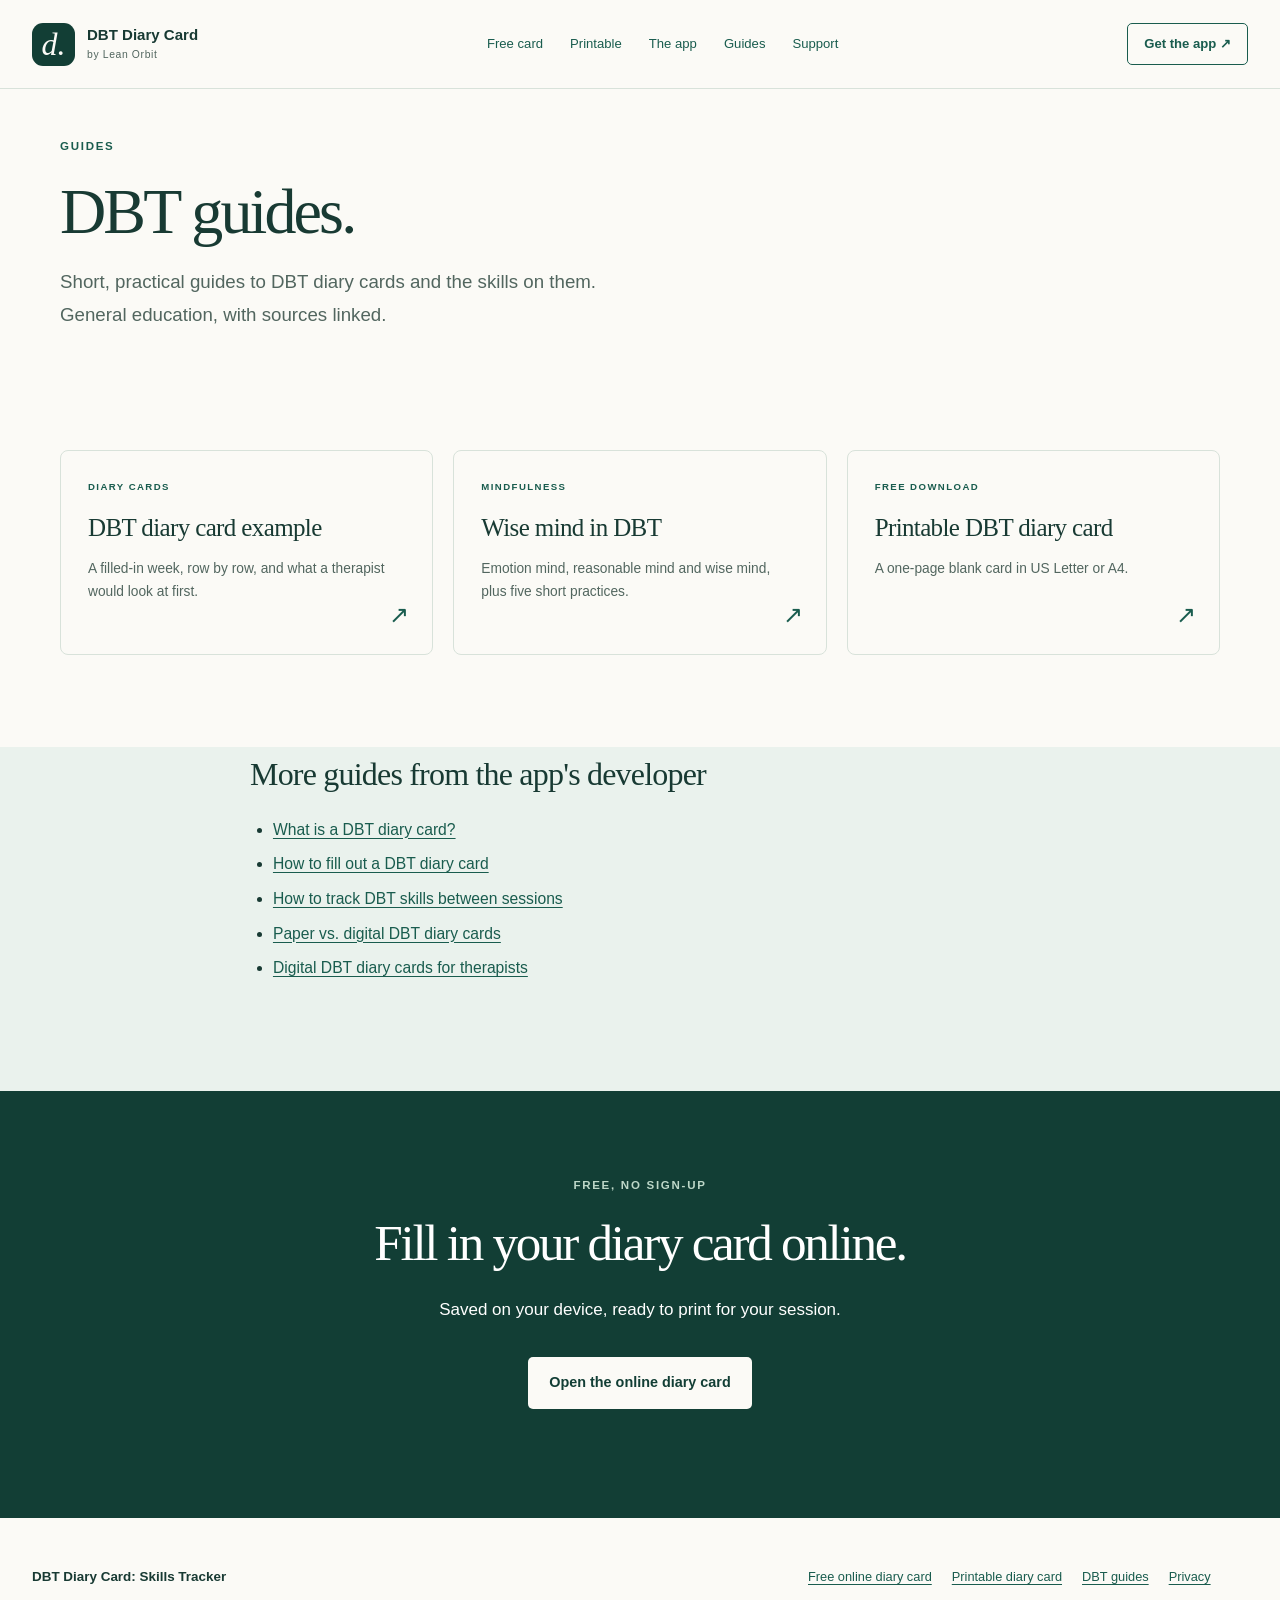
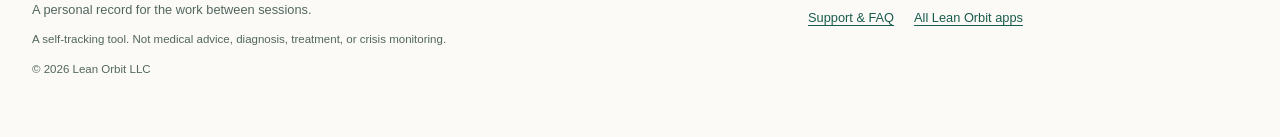
==== blog/index.html @ d944a1f8 "Add DBT guides blog: diary card example and wise mind articles New /blog/ hub plus two articles targ" ====
<!doctype html>
<html lang="en"><head><meta charset="utf-8"><meta name="viewport" content="width=device-width, initial-scale=1">
<title>DBT Guides: Diary Cards and DBT Skills | DBT Diary Card</title>
<meta name="description" content="Short, practical guides to DBT diary cards and DBT skills: a filled-in diary card example, wise mind, and how to track skills between sessions.">
<link rel="canonical" href="https://dbtdiarycard.online/blog/"><meta name="theme-color" content="#153d35">
<meta property="og:type" content="website"><meta property="og:site_name" content="DBT Diary Card: Skills Tracker">
<meta property="og:title" content="DBT Guides: Diary Cards and DBT Skills"><meta property="og:description" content="Practical guides to DBT diary cards and DBT skills.">
<meta property="og:url" content="https://dbtdiarycard.online/blog/">
<meta property="og:image" content="https://dbtdiarycard.online/og-online-dbt-diary-card.png">
<meta name="twitter:card" content="summary_large_image"><meta name="twitter:image" content="https://dbtdiarycard.online/og-online-dbt-diary-card.png">
<link rel="icon" href="/icon.png" type="image/png"><link rel="apple-touch-icon" href="/icon.png"><link rel="stylesheet" href="/site.css">
<script type="application/ld+json">{"@context":"https://schema.org","@graph":[
{"@type":"CollectionPage","@id":"https://dbtdiarycard.online/blog/#page","url":"https://dbtdiarycard.online/blog/","name":"DBT Guides: Diary Cards and DBT Skills","inLanguage":"en","isPartOf":{"@id":"https://dbtdiarycard.online/#website"},"hasPart":[{"@id":"https://dbtdiarycard.online/blog/dbt-diary-card-example/#article"},{"@id":"https://dbtdiarycard.online/blog/wise-mind-dbt/#article"}]},
{"@type":"BreadcrumbList","itemListElement":[{"@type":"ListItem","position":1,"name":"Free online DBT diary card","item":"https://dbtdiarycard.online/"},{"@type":"ListItem","position":2,"name":"DBT guides"}]}
]}</script>
<style>.bl-hero{padding-top:48px;padding-bottom:6px}.bl-hero h1{font-size:clamp(2.4rem,5vw,4rem);margin:.15em 0 .3em}.bl-more{padding-top:10px}</style>
</head><body><a class="skip-link" href="#main">Skip to content</a>
<header class="site-header"><nav class="nav-inner" aria-label="Main navigation">
<a class="brand" href="/"><span class="brand-mark" aria-hidden="true">d.</span><span>DBT Diary Card<span class="brand-sub">by Lean Orbit</span></span></a>
<div class="nav-links"><a href="/">Free card</a><a href="/printable-dbt-diary-card/">Printable</a><a href="https://www.leanorbit.app/dbtdailydiary/">The app</a><a href="/blog/" aria-current="page">Guides</a><a href="https://www.leanorbit.app/dbtdailydiary/support.html">Support</a></div>
<a class="nav-download" href="https://apps.apple.com/app/id6759234731">Get the app <span aria-hidden="true">↗</span></a>
</nav></header>
<main id="main">
<section class="wrap bl-hero">
<p class="eyebrow">Guides</p>
<h1>DBT guides.</h1>
<p class="lead">Short, practical guides to DBT diary cards and the skills on them. General education, with sources linked.</p>
</section>
<section class="section"><div class="wrap"><div class="guide-grid">
<a class="guide-card" href="/blog/dbt-diary-card-example/"><span class="eyebrow">Diary cards</span><h3>DBT diary card example</h3><p>A filled-in week, row by row, and what a therapist would look at first.</p><span class="guide-arrow" aria-hidden="true">↗</span></a>
<a class="guide-card" href="/blog/wise-mind-dbt/"><span class="eyebrow">Mindfulness</span><h3>Wise mind in DBT</h3><p>Emotion mind, reasonable mind and wise mind, plus five short practices.</p><span class="guide-arrow" aria-hidden="true">↗</span></a>
<a class="guide-card" href="/printable-dbt-diary-card/"><span class="eyebrow">Free download</span><h3>Printable DBT diary card</h3><p>A one-page blank card in US Letter or A4.</p><span class="guide-arrow" aria-hidden="true">↗</span></a>
</div></div></section>
<section class="section section-tint bl-more"><div class="wrap narrow prose">
<h2>More guides from the app's developer</h2>
<ul>
<li><a href="https://www.leanorbit.app/dbtdailydiary/blog/what-is-a-dbt-diary-card.html">What is a DBT diary card?</a></li>
<li><a href="https://www.leanorbit.app/dbtdailydiary/blog/how-to-fill-out-a-dbt-diary-card.html">How to fill out a DBT diary card</a></li>
<li><a href="https://www.leanorbit.app/dbtdailydiary/blog/dbt-skills-tracker-between-sessions.html">How to track DBT skills between sessions</a></li>
<li><a href="https://www.leanorbit.app/dbtdailydiary/blog/paper-vs-digital-dbt-diary-cards.html">Paper vs. digital DBT diary cards</a></li>
<li><a href="https://www.leanorbit.app/dbtdailydiary/blog/digital-dbt-diary-card-for-therapists.html">Digital DBT diary cards for therapists</a></li>
</ul>
</div></section>
<section class="final-cta"><p class="eyebrow">Free, no sign-up</p><h2>Fill in your diary card online.</h2><p>Saved on your device, ready to print for your session.</p><a class="button" href="/">Open the online diary card</a></section>
</main>
<footer class="site-footer"><div><a class="footer-brand" href="https://www.leanorbit.app/dbtdailydiary/index.html">DBT Diary Card: Skills Tracker</a><p>A personal record for the work between sessions.</p><p class="fine">A self-tracking tool. Not medical advice, diagnosis, treatment, or crisis monitoring.</p><p class="fine">© 2026 Lean Orbit LLC</p></div><nav aria-label="Footer navigation"><a href="/">Free online diary card</a><a href="/printable-dbt-diary-card/">Printable diary card</a><a href="/blog/">DBT guides</a><a href="https://www.leanorbit.app/dbtdailydiary/privacy.html">Privacy</a><a href="https://www.leanorbit.app/dbtdailydiary/support.html">Support &amp; FAQ</a><a href="https://www.leanorbit.app/products.html">All Lean Orbit apps</a></nav></footer>
</body></html>
---- site.css ----
:root{--ink:#183a33;--muted:#52665f;--green:#195c4e;--green-dark:#123e35;--mint:#eaf2ed;--paper:#fbfaf6;--line:#d8e2da;--white:#fff;--serif:Georgia,"Times New Roman",serif;--sans:-apple-system,BlinkMacSystemFont,"Segoe UI",sans-serif}
*{box-sizing:border-box}html{scroll-behavior:smooth;scroll-padding-top:110px}body{margin:0;background:var(--paper);color:var(--ink);font:17px/1.7 var(--sans);-webkit-font-smoothing:antialiased}a{color:var(--green);text-underline-offset:.2em}a:hover{text-decoration-thickness:2px}a:focus-visible,summary:focus-visible{outline:3px solid #a06225;outline-offset:5px;border-radius:3px}img{max-width:100%;height:auto;display:block}h1,h2,h3{line-height:1.12}h1,h2{font-family:var(--serif);font-weight:400;letter-spacing:-.045em}h1{font-size:clamp(3rem,5.8vw,5.7rem);margin:.25em 0 .35em}h1 em,h2 em{font-weight:400;color:var(--green)}h2{font-size:clamp(2rem,3.8vw,3.3rem);margin:0 0 24px}h3{font-size:1.25rem;font-weight:650;letter-spacing:-.025em;margin:0 0 14px}p{margin:0 0 20px}ul,ol{padding-left:1.35em}li+li{margin-top:8px}.wrap{width:min(1160px,calc(100% - 64px));margin-inline:auto}.narrow{max-width:780px}.section{padding-block:92px}.section-tint{background:var(--mint)}.section-heading{max-width:680px;margin-bottom:42px}.eyebrow{font-size:.72rem;letter-spacing:.15em;text-transform:uppercase;font-weight:700;color:var(--green);margin-bottom:19px}.lead{font-size:1.17rem;line-height:1.75;color:var(--muted);max-width:540px}.fine{font-size:.83rem;line-height:1.7;color:var(--muted)}.skip-link{position:fixed;top:8px;left:16px;z-index:1000;background:var(--white);padding:10px;transform:translateY(-180%)}.skip-link:focus{transform:translateY(0)}
.site-header{background:rgba(251,250,246,.97);border-bottom:1px solid var(--line);position:sticky;top:0;z-index:20}.nav-inner{width:min(1280px,calc(100% - 64px));margin:auto;min-height:88px;display:flex;gap:26px;align-items:center;justify-content:space-between}.brand{display:flex;gap:12px;align-items:center;text-decoration:none;font-size:.94rem;font-weight:650;line-height:1.2;color:var(--ink)}.brand-mark{display:grid;place-items:center;width:43px;height:43px;background:var(--green-dark);color:var(--paper);font:italic 32px var(--serif);border-radius:11px}.brand-sub{display:block;font-size:.65rem;font-weight:400;letter-spacing:.06em;margin-top:5px;color:var(--muted)}.nav-links{display:flex;gap:27px}.nav-links a,.nav-download{font-size:.82rem;text-decoration:none}.nav-download{padding:9px 16px;border:1px solid var(--green);border-radius:5px;font-weight:650;white-space:nowrap}.nav-download:hover{background:var(--mint)}
.hero{display:grid;grid-template-columns:1.2fr 1fr;align-items:center;gap:80px;padding-top:65px;padding-bottom:75px}.hero-copy{padding-bottom:10px}.actions{display:flex;gap:24px;flex-wrap:wrap;align-items:center;margin:30px 0 18px}.button{display:inline-flex;gap:14px;justify-content:center;align-items:center;background:var(--green);color:#fff;font-size:.9rem;font-weight:650;padding:15px 21px;text-decoration:none;border-radius:5px;min-height:52px;line-height:1.35}.button:hover{background:var(--green-dark)}.text-link{font-size:.88rem;font-weight:650;text-decoration:none}.trust-list{display:flex;flex-wrap:wrap;gap:8px 20px;list-style:none;padding:22px 0 0;border-top:1px solid var(--line);font-size:.73rem;color:var(--muted);margin-top:28px}.trust-list li+li{margin:0}.trust-list li::before{content:"✓";color:var(--green);margin-right:7px}.hero-visual{position:relative;display:flex;align-items:center;flex-direction:column;justify-content:center;padding:30px 30px 18px;background:#e6eee7;border-radius:180px 180px 20px 20px}.visual-label{font-size:.62rem;text-transform:uppercase;letter-spacing:.12em;margin:0 0 18px;color:var(--muted)}.screen{margin:0 auto;text-align:center;max-width:284px;width:100%}.screen img{border:1px solid #d6dfd8;border-radius:25px;background:#faf8f5;box-shadow:0 18px 42px -18px #17392e40;width:100%}.screen figcaption{font-size:.68rem;color:var(--muted);line-height:1.55;margin-top:17px;max-width:310px}.intro-strip{border-block:1px solid var(--line);padding-block:36px}.intro-inner{display:grid;grid-template-columns:.65fr 1.3fr 1.4fr;gap:40px;align-items:center}.intro-inner p{margin:0}.intro-inner>.eyebrow{font-size:.65rem}.intro-inner>p:nth-child(2){font:27px/1.35 var(--serif);letter-spacing:-.025em}.intro-inner>p:last-child{font-size:.84rem;color:var(--muted)}.intro-inner strong{font-weight:400}.feature-grid{display:grid;grid-template-columns:repeat(4,1fr);gap:32px;margin-bottom:54px}.feature-grid article{border-top:1px solid var(--line);padding-top:21px}.feature-grid h3{font-size:1.05rem;margin-top:17px}.number{font:italic 24px var(--serif);color:var(--green)}.feature-grid p{font-size:.88rem;color:var(--muted)}.feature-grid a{font-size:.76rem;font-weight:600}.screenshot-grid{display:grid;grid-template-columns:repeat(3,1fr);gap:32px;padding:36px;background:#f0f1e9;border-radius:15px}.screenshot-grid .screen{max-width:245px}.screenshot-grid img{border-radius:21px}.screenshot-grid figcaption{font-size:.8rem;color:var(--ink)}.split{display:grid;grid-template-columns:1.1fr 1fr;gap:100px;align-items:center}.split>div>p{color:var(--muted)}.split .screen{max-width:288px}.steps{font-size:.92rem;padding-left:1.25em;margin:28px 0}.steps li{padding-left:5px;margin-bottom:13px}.privacy-note{padding:45px;background:var(--mint);border-top:3px solid var(--green);border-radius:0 0 10px 10px}.privacy-note p{font-size:1rem}.privacy-note a{font-size:.87rem}.large-mark{display:block;font:70px/1 var(--serif);margin-bottom:38px;color:var(--green)}.price-grid{display:grid;grid-template-columns:1fr 1fr;gap:25px;margin-bottom:28px}.price-card{padding:34px;border:1px solid var(--line);border-radius:10px;background:#fff}.price-card:first-child{background:var(--green-dark);color:#fff;border-color:var(--green-dark)}.price-card:first-child .eyebrow{color:#bdd7c8}.price-card:first-child .button{color:var(--green-dark);background:var(--paper)}.price-card h3{font:32px var(--serif)}.price-card>p:not(.price):not(.eyebrow){font-size:.92rem;max-width:410px}.price{font:48px/1.2 var(--serif);margin-bottom:20px}.price span{font:16px var(--sans);opacity:.85}.guide-grid{display:grid;grid-template-columns:repeat(3,1fr);gap:20px}.guide-card{position:relative;display:block;padding:28px 27px 50px;background:var(--paper);border:1px solid var(--line);border-radius:8px;text-decoration:none;color:var(--ink);transition:background .15s}.guide-card:hover{background:#fff}.guide-card .eyebrow{display:block;font-size:.6rem}.guide-card h3{font:25px/1.15 var(--serif);letter-spacing:-.025em}.guide-card p{font-size:.86rem;color:var(--muted);margin:0}.guide-arrow{position:absolute;bottom:18px;right:23px;font-size:24px;color:var(--green)}
.faq-list{border-top:1px solid var(--line);margin:24px 0}.faq-list details{border-bottom:1px solid var(--line);padding:0}.faq-list summary{padding:23px 35px 23px 0;cursor:pointer;font-size:.96rem;font-weight:600;position:relative;list-style:none;line-height:1.5}.faq-list summary::-webkit-details-marker{display:none}.faq-list summary::after{content:"+";position:absolute;right:2px;top:19px;font-size:25px;font-weight:400;color:var(--green)}.faq-list details[open]>summary::after{content:"−"}.answer{padding:0 30px 20px 0;font-size:.94rem;color:var(--muted)}.answer p:last-child{margin-bottom:0}.final-cta{padding:85px 32px;text-align:center;background:var(--green-dark);color:#fff}.final-cta .eyebrow{color:#bdd7c8}.final-cta h2{font-size:clamp(2.5rem,4vw,4rem)}.final-cta>p{max-width:650px;margin-inline:auto}.final-cta .button{background:var(--paper);color:var(--green-dark);margin:12px 0 24px}.final-cta .fine{color:#c5d8cc}.site-footer{max-width:1280px;margin:auto;padding:48px 32px;display:flex;justify-content:space-between;gap:40px;font-size:.84rem}.footer-brand{font-weight:650;text-decoration:none;color:var(--ink)}.site-footer p{font-size:.8rem;color:var(--muted);margin:10px 0}.site-footer .fine{max-width:420px;font-size:.72rem}.site-footer nav{display:flex;gap:20px;flex-wrap:wrap;align-content:flex-start;max-width:440px}.site-footer nav a{font-size:.8rem}.breadcrumb{padding-top:28px;font-size:.77rem;color:var(--muted)}.breadcrumb span{margin:0 8px}.feature-hero{padding-top:36px}.feature-hero h1{font-size:clamp(3rem,5.4vw,5rem)}.article-split{align-items:start}.prose h2{font-size:2rem;letter-spacing:-.025em;margin-top:38px}.prose h2:first-child{margin-top:0}.prose p,.prose li{font-size:.98rem}.prose .module-list{display:grid;grid-template-columns:1fr 1fr;gap:14px;font-size:.9rem}.module-list p{border-bottom:1px solid var(--line);padding-bottom:18px}.related-links{display:flex;flex-wrap:wrap;gap:12px 25px;margin:28px 0}.related-links a{font-size:.9rem}.page-heading{padding-top:65px}.page-heading h1{font-size:clamp(3rem,5vw,4rem)}.contact-panel{background:var(--mint);padding:28px;border-radius:8px;margin:32px 0}.contact-panel h2{font-size:1.7rem;letter-spacing:-.025em;margin-bottom:14px}.contact-panel p{margin:0;font-size:.94rem}.jump-links{display:flex;flex-wrap:wrap;gap:15px 25px;font-size:.85rem}.callout{background:var(--mint);border-left:3px solid var(--green);padding:24px 28px;margin:28px 0;border-radius:0 8px 8px 0}.callout h2{font-size:1.8rem;letter-spacing:-.02em;margin-bottom:16px}.callout p:last-child{margin:0}.callout strong{display:block;margin-bottom:6px}.article{padding-top:48px;padding-bottom:70px}.article h1{font-size:clamp(2.4rem,4.6vw,3.9rem);line-height:1.12;margin:0 0 24px}.article h2{font-size:1.9rem;letter-spacing:-.025em;margin:44px 0 18px}.article h3{margin:28px 0 14px}.article .byline{font-size:.76rem;color:var(--muted);padding-bottom:26px;border-bottom:1px solid var(--line);margin:24px 0 30px}.article .dek{font-size:1.15rem;color:var(--muted)}.article .kicker{font-size:.72rem;text-transform:uppercase;letter-spacing:.15em;color:var(--green);font-weight:700;margin-bottom:17px}.article-figure{float:right;width:210px;max-width:38%;margin:7px 0 30px 35px}.article-figure img{border-radius:18px;border:1px solid var(--line)}.article-figure figcaption{font-size:.72rem;line-height:1.6;color:var(--muted);margin-top:14px}.article .related{clear:both;margin-top:45px;padding:26px;background:var(--mint);border-radius:8px}.article .related h2{margin:0 0 15px;font-size:1.65rem}.article .references{font-size:.82rem;overflow-wrap:anywhere}.article .disclaimer{font-size:.84rem;background:#f4eee1;padding:22px;border-radius:8px;clear:both}.article .steps{font-size:1rem}.article-cta{clear:both;background:var(--green-dark);color:#fff;padding:32px;margin-top:40px;border-radius:10px}.article .article-cta h2{margin:0 0 16px;font-size:2rem}.article-cta a:not(.button){color:#d3e8db;font-size:.85rem}.article-cta .button{background:var(--paper);color:var(--green-dark);margin-bottom:20px}.article-cta p:last-child{margin-bottom:0}
@media(min-width:1500px){.hero{padding-top:85px;padding-bottom:90px}}@media(max-width:1000px){.hero{gap:45px}.nav-links{gap:18px}.split{gap:55px}.feature-grid{grid-template-columns:1fr 1fr}.intro-inner{grid-template-columns:1fr 2fr}.intro-inner>p:last-child{grid-column:1/-1;max-width:640px}.hero-visual{padding:25px 20px 18px}.guide-grid{grid-template-columns:1fr 1fr}.site-footer{flex-direction:column;gap:22px}}
@media(max-width:700px){html{scroll-padding-top:125px}.wrap{width:calc(100% - 40px)}.nav-inner{width:calc(100% - 40px);flex-wrap:wrap;gap:10px;padding:14px 0 12px}.brand{font-size:.83rem}.brand-mark{width:35px;height:35px;font-size:26px}.nav-download{font-size:.72rem;padding:8px 11px}.nav-links{order:3;width:100%;justify-content:space-between;gap:8px;margin-top:4px}.nav-links a{font-size:.74rem}.hero{grid-template-columns:1fr;gap:35px;padding-top:38px;padding-bottom:45px}.hero h1{font-size:clamp(3.1rem,12.5vw,4.8rem)}.hero .lead{font-size:1.04rem}.actions{gap:20px;margin-top:25px}.hero-visual{max-width:390px;width:100%;margin:auto;padding-top:24px}.hero-visual .screen{max-width:235px}.trust-list{gap:7px 17px}.hero-copy{padding:0}.intro-inner{display:block}.intro-inner .eyebrow{margin-bottom:15px}.intro-inner>p:nth-child(2){margin-bottom:19px}.section{padding-block:58px}.section-heading{margin-bottom:30px}.feature-grid{gap:24px 22px}.feature-grid article{padding-top:16px}.feature-grid h3{font-size:.97rem}.feature-grid p{font-size:.83rem}.feature-grid a{font-size:.72rem}.screenshot-grid{grid-template-columns:1fr;gap:32px;padding:28px 20px}.screenshot-grid .screen{max-width:260px}.split{grid-template-columns:1fr;gap:36px}.split .screen{max-width:265px}.privacy-note{padding:30px}.large-mark{margin-bottom:22px}.price-grid{grid-template-columns:1fr;gap:18px}.price-card{padding:28px}.guide-grid{grid-template-columns:1fr}.guide-card{padding:25px 25px 47px}.section-heading h2{font-size:2.4rem}.final-cta{padding:60px 22px}.site-footer{padding:32px 20px}.site-footer nav{gap:16px 22px}.page-heading{padding-top:40px}.article{padding-top:32px;padding-bottom:50px}.article h1{font-size:2.65rem}.article h2{font-size:1.75rem}.article-figure{float:none;max-width:none;width:235px;margin:28px auto 35px}.article .byline{font-size:.72rem}.contact-panel{padding:22px}.contact-panel a{overflow-wrap:anywhere}.answer{padding-right:10px}.prose .module-list{grid-template-columns:1fr}.article .callout{padding:20px}.article-cta{padding:25px}.feature-hero{padding-top:24px}}
@media(prefers-reduced-motion:reduce){html{scroll-behavior:auto}*{transition:none!important}}@media print{.site-header,.site-footer,.final-cta,.actions,.button,.article-cta{display:none}body{background:#fff;color:#000;font-size:12pt}.wrap{width:100%}.article-figure{max-width:160px}.article{padding:0}a{color:inherit}.screen img{box-shadow:none}}

/* Actual exported sample report */
.sample-report-wrap{padding-top:64px}.sample-report{display:grid;grid-template-columns:1fr 1.25fr;gap:52px;align-items:center;border:1px solid var(--line);background:#fff;padding:34px;border-radius:12px;clear:both;scroll-margin-top:110px}.sample-report h3{font:34px/1.15 var(--serif);letter-spacing:-.025em}.sample-report-copy>p:not(.eyebrow):not(.fine){font-size:.94rem;color:var(--muted)}.sample-actions{display:flex;align-items:center;flex-wrap:wrap;gap:17px 22px;margin-top:24px}.sample-report-preview{margin:0;min-width:0}.sample-report-preview>a{display:block;border:1px solid var(--line);border-radius:5px;overflow:hidden}.sample-report-preview img{width:100%;height:auto}.sample-report-preview figcaption{font-size:.72rem;line-height:1.6;color:var(--muted);margin-top:13px}.sample-report--article{display:block;margin:34px 0 40px;padding:26px}.article .sample-report--article h2{margin:0 0 18px;font-size:2rem}.sample-report--article .sample-report-preview{margin-top:28px}.sample-report--article .eyebrow{margin-bottom:13px}.article .sample-report--article p:last-child{margin-bottom:0}@media(max-width:900px){.sample-report{grid-template-columns:1fr;gap:28px}}@media(max-width:700px){.sample-report-wrap{padding-top:38px}.sample-report{padding:23px;scroll-margin-top:125px}.sample-report h3{font-size:29px}.sample-actions{gap:17px}.sample-report--article{padding:20px}.article .sample-report--article h2{font-size:1.75rem}}
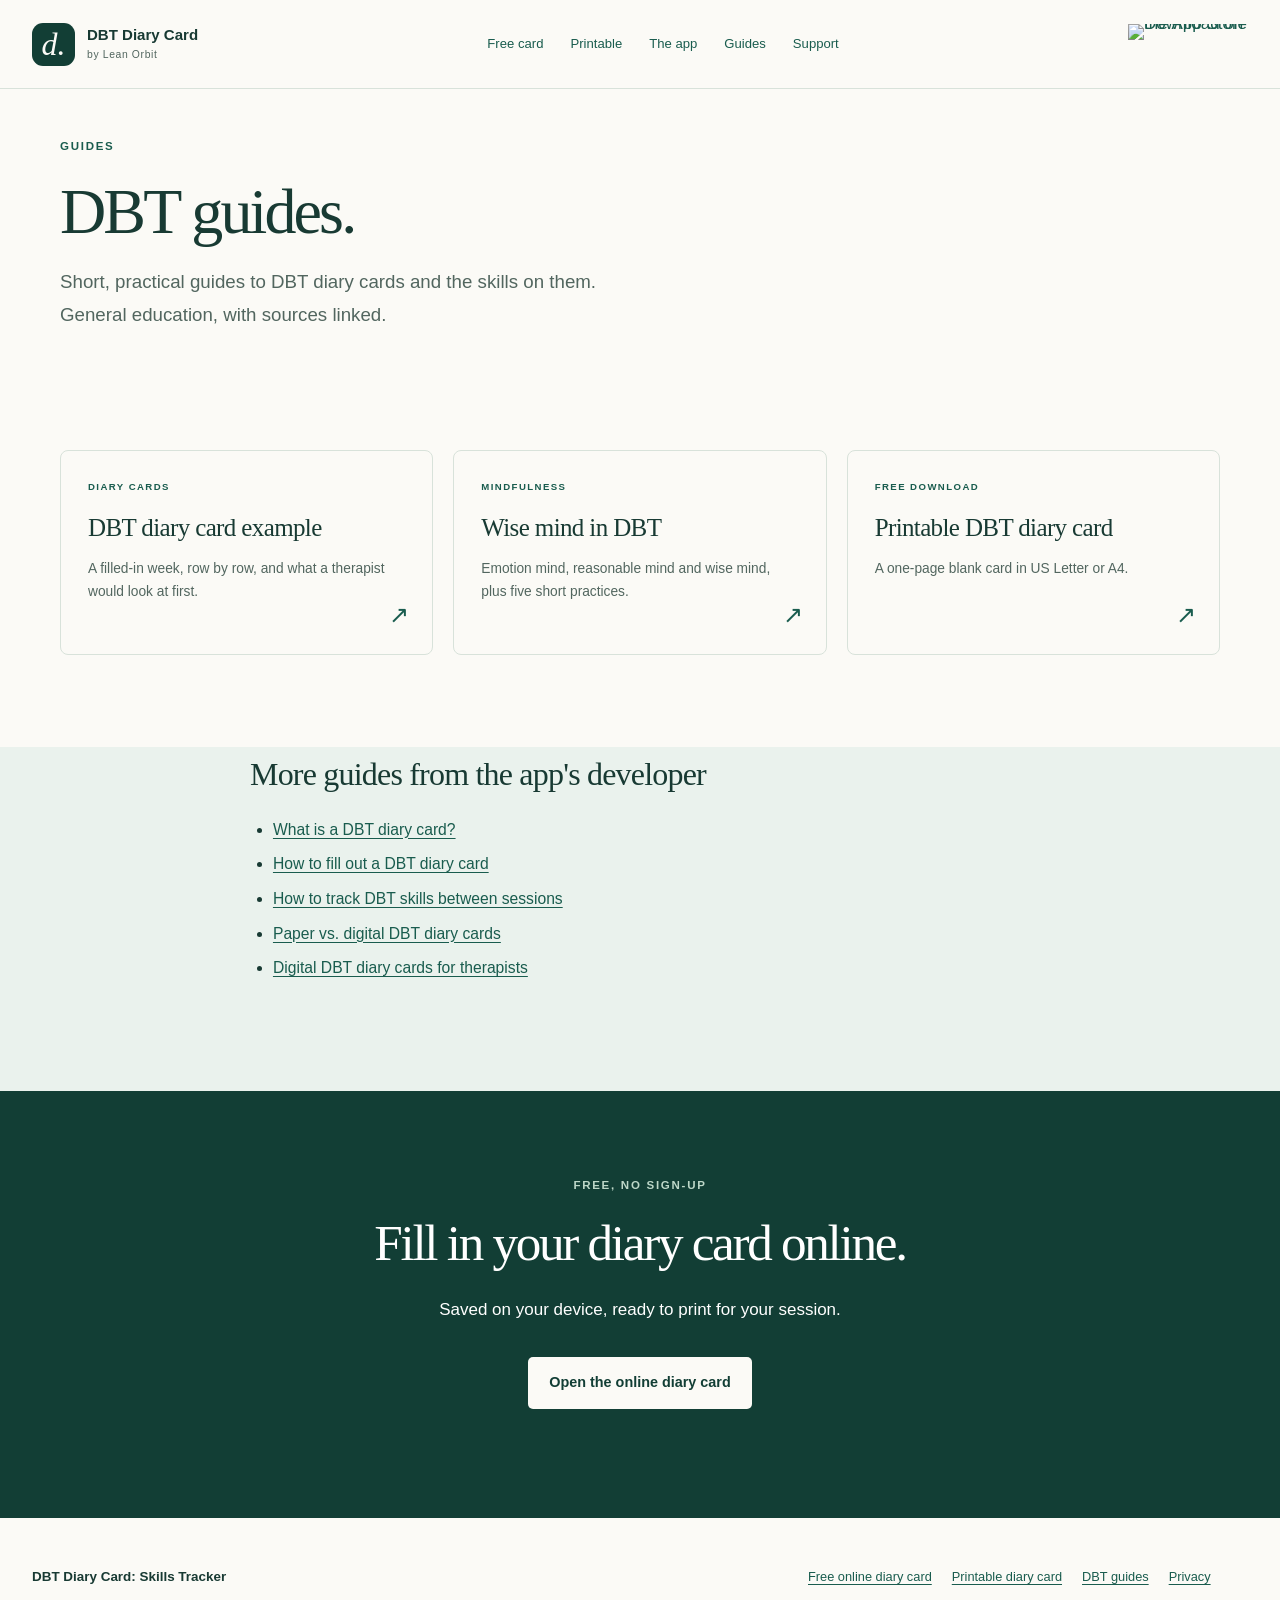
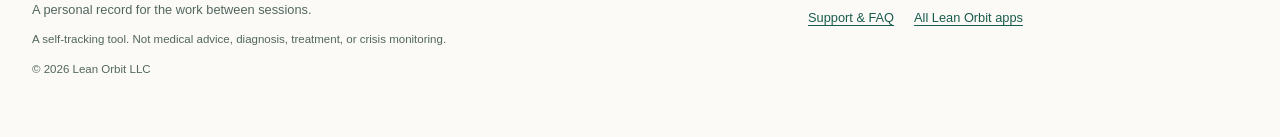
==== commit de649a6d: "Replace App Store buttons with Apple's App Store badge (badge file pending) Header Get the app butto" ====
--- a/blog/index.html
+++ b/blog/index.html
@@ -18,7 +18,7 @@
 <header class="site-header"><nav class="nav-inner" aria-label="Main navigation">
 <a class="brand" href="/"><span class="brand-mark" aria-hidden="true">d.</span><span>DBT Diary Card<span class="brand-sub">by Lean Orbit</span></span></a>
 <div class="nav-links"><a href="/">Free card</a><a href="/printable-dbt-diary-card/">Printable</a><a href="https://www.leanorbit.app/dbtdailydiary/">The app</a><a href="/blog/" aria-current="page">Guides</a><a href="https://www.leanorbit.app/dbtdailydiary/support.html">Support</a></div>
-<a class="nav-download" href="https://apps.apple.com/app/id6759234731">Get the app <span aria-hidden="true">↗</span></a>
+<a class="nav-badge" href="https://apps.apple.com/app/id6759234731"><img src="/app-store-badge.svg" width="120" height="40" alt="Download on the App Store"></a>
 </nav></header>
 <main id="main">
 <section class="wrap bl-hero">
--- a/site.css
+++ b/site.css
@@ -9,3 +9,4 @@
 
 /* Actual exported sample report */
 .sample-report-wrap{padding-top:64px}.sample-report{display:grid;grid-template-columns:1fr 1.25fr;gap:52px;align-items:center;border:1px solid var(--line);background:#fff;padding:34px;border-radius:12px;clear:both;scroll-margin-top:110px}.sample-report h3{font:34px/1.15 var(--serif);letter-spacing:-.025em}.sample-report-copy>p:not(.eyebrow):not(.fine){font-size:.94rem;color:var(--muted)}.sample-actions{display:flex;align-items:center;flex-wrap:wrap;gap:17px 22px;margin-top:24px}.sample-report-preview{margin:0;min-width:0}.sample-report-preview>a{display:block;border:1px solid var(--line);border-radius:5px;overflow:hidden}.sample-report-preview img{width:100%;height:auto}.sample-report-preview figcaption{font-size:.72rem;line-height:1.6;color:var(--muted);margin-top:13px}.sample-report--article{display:block;margin:34px 0 40px;padding:26px}.article .sample-report--article h2{margin:0 0 18px;font-size:2rem}.sample-report--article .sample-report-preview{margin-top:28px}.sample-report--article .eyebrow{margin-bottom:13px}.article .sample-report--article p:last-child{margin-bottom:0}@media(max-width:900px){.sample-report{grid-template-columns:1fr;gap:28px}}@media(max-width:700px){.sample-report-wrap{padding-top:38px}.sample-report{padding:23px;scroll-margin-top:125px}.sample-report h3{font-size:29px}.sample-actions{gap:17px}.sample-report--article{padding:20px}.article .sample-report--article h2{font-size:1.75rem}}
+.nav-badge,.app-store-badge{display:inline-block;line-height:0;text-decoration:none;flex-shrink:0}.nav-badge img{height:40px;width:auto}.app-store-badge img{height:54px;width:auto}.app-store-badge{margin:8px 0 16px}.dc-app .app-store-badge{margin:0}.final-cta .app-store-badge{margin:12px 0 24px}@media(max-width:700px){.nav-badge img{height:36px}.app-store-badge img{height:48px}}@media print{.nav-badge,.app-store-badge{display:none}}
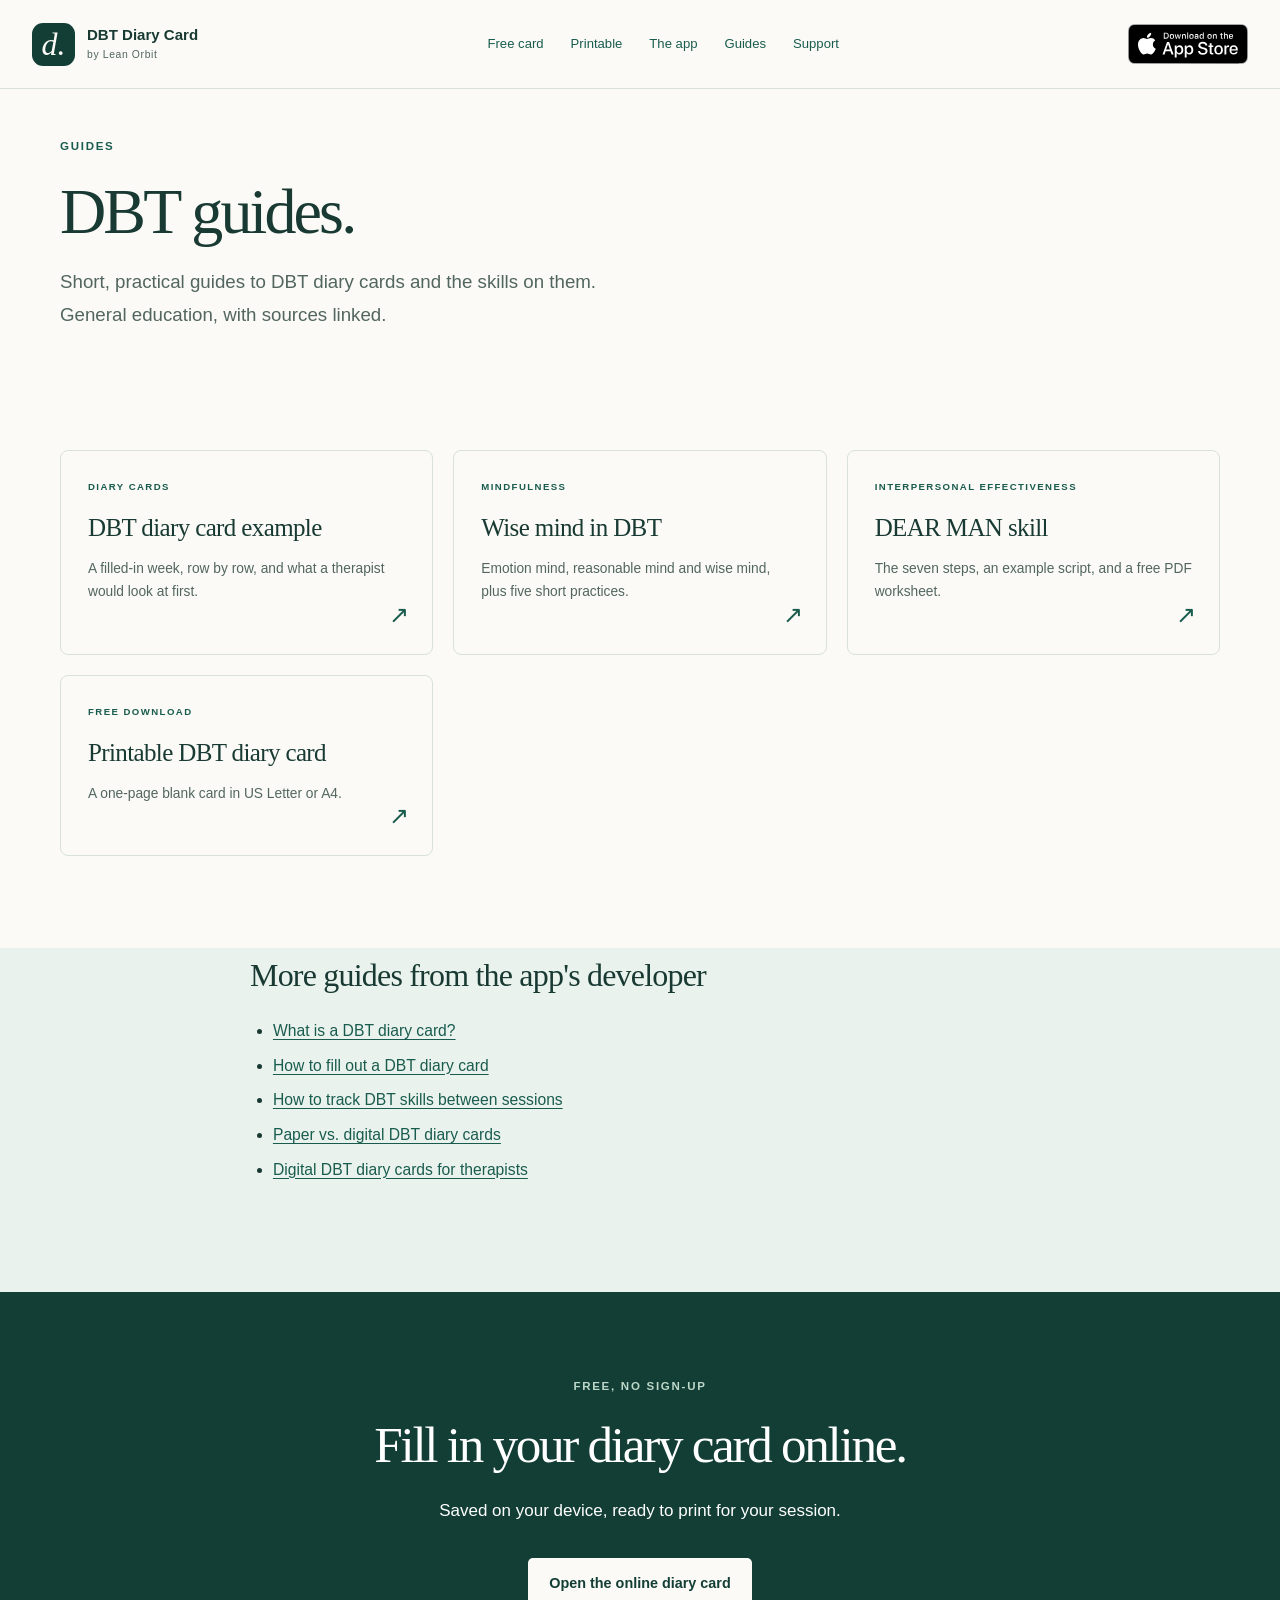
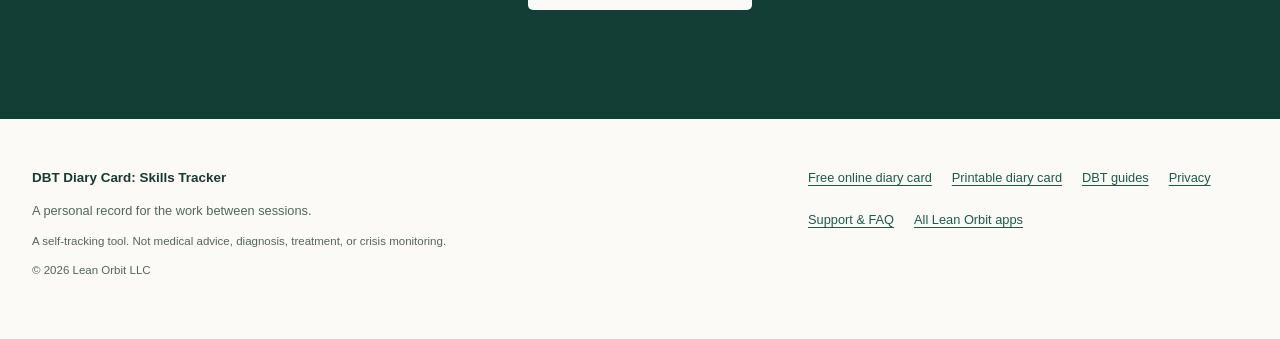
==== commit 090bf27f: "Add DEAR MAN guide with free PDF worksheet New article at /blog/dear-man-dbt/ targeting 'dear man db" ====
--- a/blog/index.html
+++ b/blog/index.html
@@ -1,7 +1,7 @@
 <!doctype html>
 <html lang="en"><head><meta charset="utf-8"><meta name="viewport" content="width=device-width, initial-scale=1">
 <title>DBT Guides: Diary Cards and DBT Skills | DBT Diary Card</title>
-<meta name="description" content="Short, practical guides to DBT diary cards and DBT skills: a filled-in diary card example, wise mind, and how to track skills between sessions.">
+<meta name="description" content="Short, practical guides to DBT diary cards and DBT skills: a filled-in diary card example, wise mind, DEAR MAN with a free worksheet, and how to track skills.">
 <link rel="canonical" href="https://dbtdiarycard.online/blog/"><meta name="theme-color" content="#153d35">
 <meta property="og:type" content="website"><meta property="og:site_name" content="DBT Diary Card: Skills Tracker">
 <meta property="og:title" content="DBT Guides: Diary Cards and DBT Skills"><meta property="og:description" content="Practical guides to DBT diary cards and DBT skills.">
@@ -10,7 +10,7 @@
 <meta name="twitter:card" content="summary_large_image"><meta name="twitter:image" content="https://dbtdiarycard.online/og-online-dbt-diary-card.png">
 <link rel="icon" href="/icon.png" type="image/png"><link rel="apple-touch-icon" href="/icon.png"><link rel="stylesheet" href="/site.css">
 <script type="application/ld+json">{"@context":"https://schema.org","@graph":[
-{"@type":"CollectionPage","@id":"https://dbtdiarycard.online/blog/#page","url":"https://dbtdiarycard.online/blog/","name":"DBT Guides: Diary Cards and DBT Skills","inLanguage":"en","isPartOf":{"@id":"https://dbtdiarycard.online/#website"},"hasPart":[{"@id":"https://dbtdiarycard.online/blog/dbt-diary-card-example/#article"},{"@id":"https://dbtdiarycard.online/blog/wise-mind-dbt/#article"}]},
+{"@type":"CollectionPage","@id":"https://dbtdiarycard.online/blog/#page","url":"https://dbtdiarycard.online/blog/","name":"DBT Guides: Diary Cards and DBT Skills","inLanguage":"en","isPartOf":{"@id":"https://dbtdiarycard.online/#website"},"hasPart":[{"@id":"https://dbtdiarycard.online/blog/dbt-diary-card-example/#article"},{"@id":"https://dbtdiarycard.online/blog/wise-mind-dbt/#article"},{"@id":"https://dbtdiarycard.online/blog/dear-man-dbt/#article"}]},
 {"@type":"BreadcrumbList","itemListElement":[{"@type":"ListItem","position":1,"name":"Free online DBT diary card","item":"https://dbtdiarycard.online/"},{"@type":"ListItem","position":2,"name":"DBT guides"}]}
 ]}</script>
 <style>.bl-hero{padding-top:48px;padding-bottom:6px}.bl-hero h1{font-size:clamp(2.4rem,5vw,4rem);margin:.15em 0 .3em}.bl-more{padding-top:10px}</style>
@@ -29,6 +29,7 @@
 <section class="section"><div class="wrap"><div class="guide-grid">
 <a class="guide-card" href="/blog/dbt-diary-card-example/"><span class="eyebrow">Diary cards</span><h3>DBT diary card example</h3><p>A filled-in week, row by row, and what a therapist would look at first.</p><span class="guide-arrow" aria-hidden="true">↗</span></a>
 <a class="guide-card" href="/blog/wise-mind-dbt/"><span class="eyebrow">Mindfulness</span><h3>Wise mind in DBT</h3><p>Emotion mind, reasonable mind and wise mind, plus five short practices.</p><span class="guide-arrow" aria-hidden="true">↗</span></a>
+<a class="guide-card" href="/blog/dear-man-dbt/"><span class="eyebrow">Interpersonal effectiveness</span><h3>DEAR MAN skill</h3><p>The seven steps, an example script, and a free PDF worksheet.</p><span class="guide-arrow" aria-hidden="true">↗</span></a>
 <a class="guide-card" href="/printable-dbt-diary-card/"><span class="eyebrow">Free download</span><h3>Printable DBT diary card</h3><p>A one-page blank card in US Letter or A4.</p><span class="guide-arrow" aria-hidden="true">↗</span></a>
 </div></div></section>
 <section class="section section-tint bl-more"><div class="wrap narrow prose">
--- a/site.css
+++ b/site.css
@@ -10,3 +10,4 @@
 /* Actual exported sample report */
 .sample-report-wrap{padding-top:64px}.sample-report{display:grid;grid-template-columns:1fr 1.25fr;gap:52px;align-items:center;border:1px solid var(--line);background:#fff;padding:34px;border-radius:12px;clear:both;scroll-margin-top:110px}.sample-report h3{font:34px/1.15 var(--serif);letter-spacing:-.025em}.sample-report-copy>p:not(.eyebrow):not(.fine){font-size:.94rem;color:var(--muted)}.sample-actions{display:flex;align-items:center;flex-wrap:wrap;gap:17px 22px;margin-top:24px}.sample-report-preview{margin:0;min-width:0}.sample-report-preview>a{display:block;border:1px solid var(--line);border-radius:5px;overflow:hidden}.sample-report-preview img{width:100%;height:auto}.sample-report-preview figcaption{font-size:.72rem;line-height:1.6;color:var(--muted);margin-top:13px}.sample-report--article{display:block;margin:34px 0 40px;padding:26px}.article .sample-report--article h2{margin:0 0 18px;font-size:2rem}.sample-report--article .sample-report-preview{margin-top:28px}.sample-report--article .eyebrow{margin-bottom:13px}.article .sample-report--article p:last-child{margin-bottom:0}@media(max-width:900px){.sample-report{grid-template-columns:1fr;gap:28px}}@media(max-width:700px){.sample-report-wrap{padding-top:38px}.sample-report{padding:23px;scroll-margin-top:125px}.sample-report h3{font-size:29px}.sample-actions{gap:17px}.sample-report--article{padding:20px}.article .sample-report--article h2{font-size:1.75rem}}
 .nav-badge,.app-store-badge{display:inline-block;line-height:0;text-decoration:none;flex-shrink:0}.nav-badge img{height:40px;width:auto}.app-store-badge img{height:54px;width:auto}.app-store-badge{margin:8px 0 16px}.dc-app .app-store-badge{margin:0}.final-cta .app-store-badge{margin:12px 0 24px}@media(max-width:700px){.nav-badge img{height:36px}.app-store-badge img{height:48px}}@media print{.nav-badge,.app-store-badge{display:none}}
+.dc-app .app-store-badge img{display:block;width:auto;height:48px;border-radius:0}@media(max-width:700px){.dc-app .app-store-badge img{height:48px}}
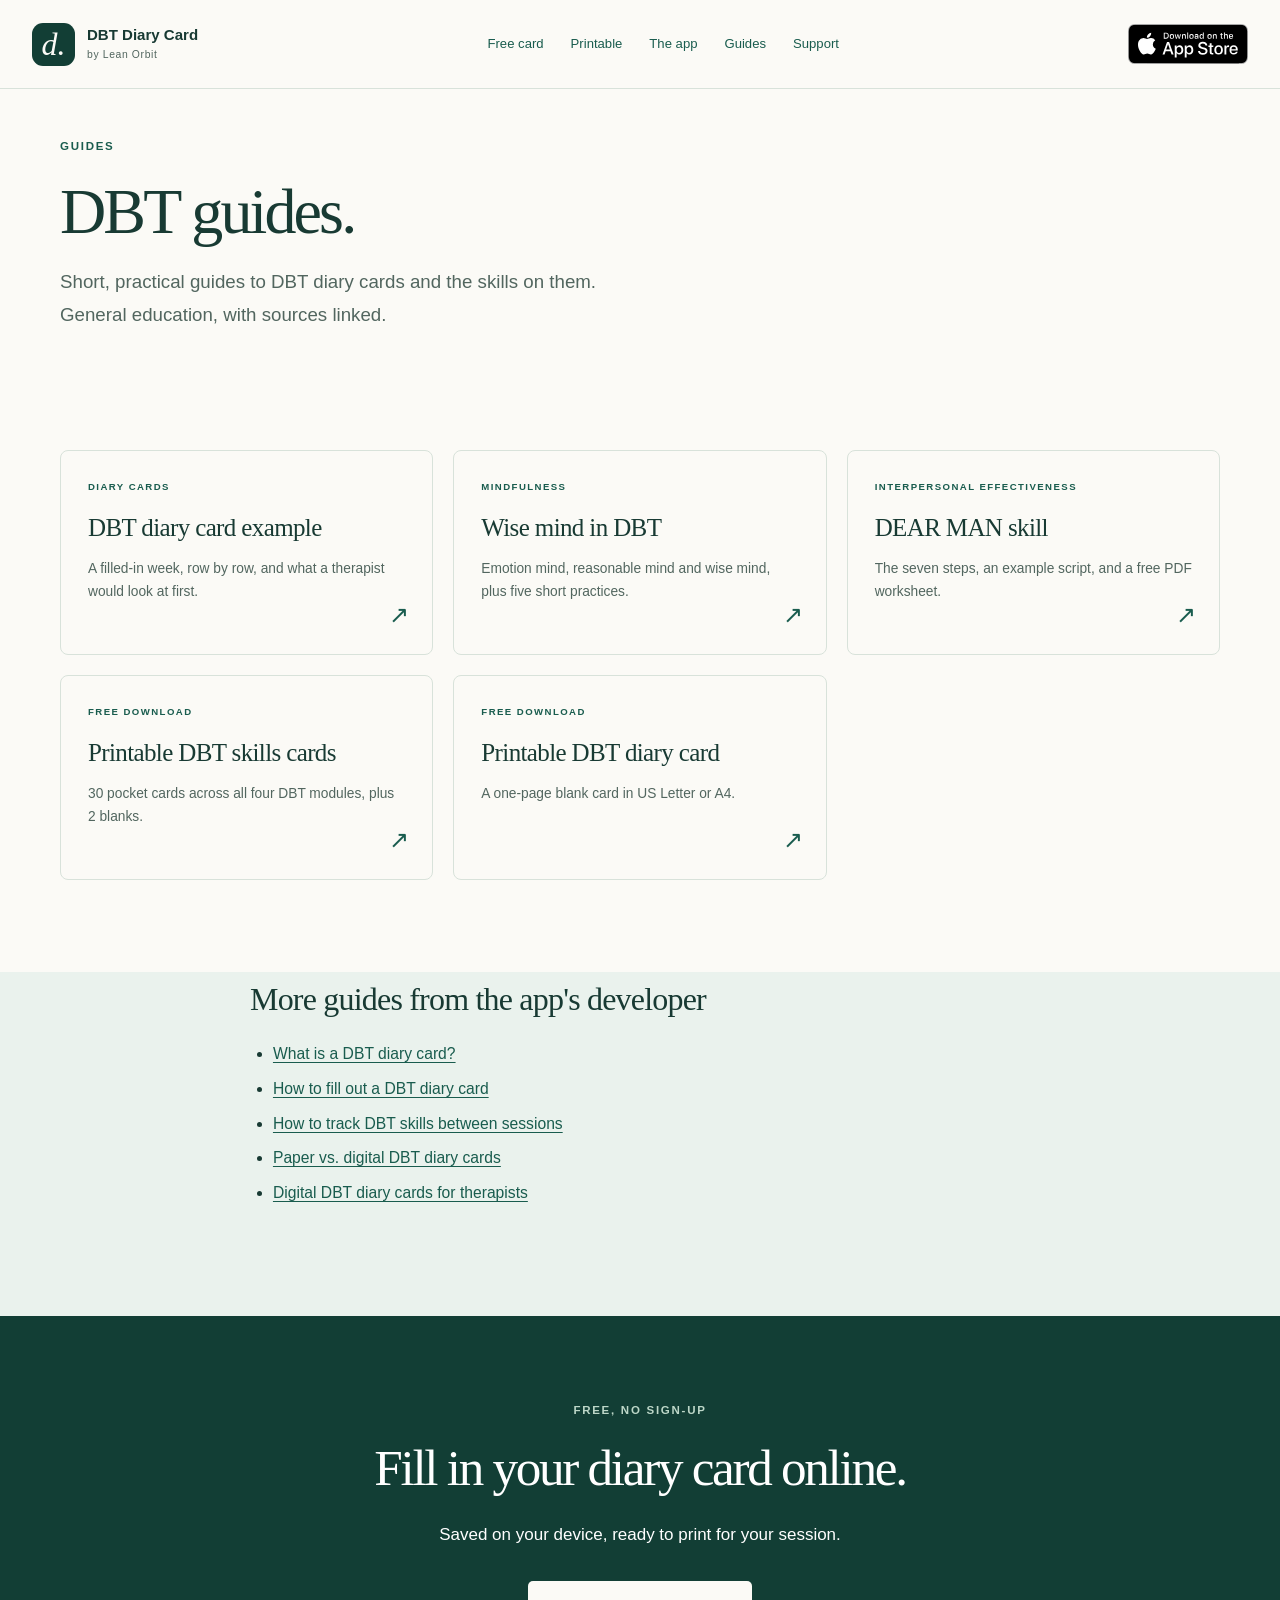
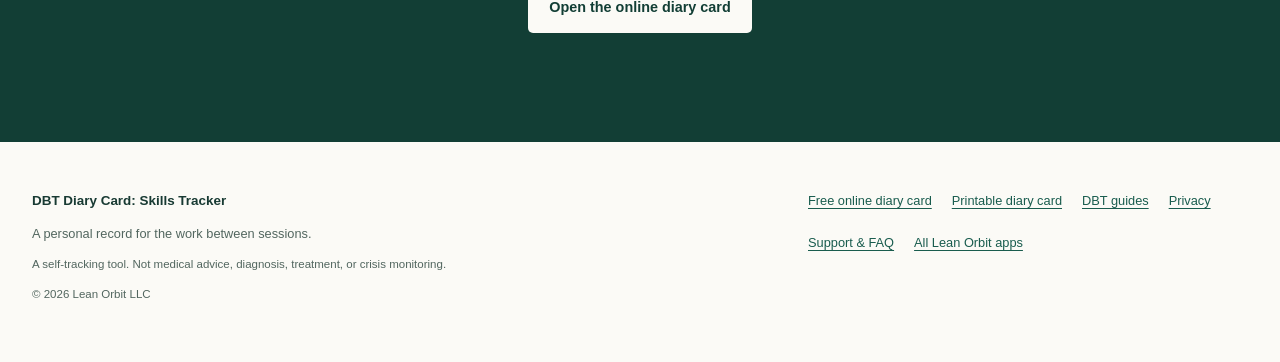
==== commit b742b5e5: "Add free printable DBT skills cards page New article at /blog/dbt-skills-cards/ targeting 'dbt cards" ====
--- a/blog/index.html
+++ b/blog/index.html
@@ -1,7 +1,7 @@
 <!doctype html>
 <html lang="en"><head><meta charset="utf-8"><meta name="viewport" content="width=device-width, initial-scale=1">
 <title>DBT Guides: Diary Cards and DBT Skills | DBT Diary Card</title>
-<meta name="description" content="Short, practical guides to DBT diary cards and DBT skills: a filled-in diary card example, wise mind, DEAR MAN with a free worksheet, and how to track skills.">
+<meta name="description" content="Short, practical guides to DBT diary cards and DBT skills: a filled-in diary card example, wise mind, DEAR MAN, free printable DBT skills cards, and how to track skills.">
 <link rel="canonical" href="https://dbtdiarycard.online/blog/"><meta name="theme-color" content="#153d35">
 <meta property="og:type" content="website"><meta property="og:site_name" content="DBT Diary Card: Skills Tracker">
 <meta property="og:title" content="DBT Guides: Diary Cards and DBT Skills"><meta property="og:description" content="Practical guides to DBT diary cards and DBT skills.">
@@ -10,7 +10,7 @@
 <meta name="twitter:card" content="summary_large_image"><meta name="twitter:image" content="https://dbtdiarycard.online/og-online-dbt-diary-card.png">
 <link rel="icon" href="/icon.png" type="image/png"><link rel="apple-touch-icon" href="/icon.png"><link rel="stylesheet" href="/site.css">
 <script type="application/ld+json">{"@context":"https://schema.org","@graph":[
-{"@type":"CollectionPage","@id":"https://dbtdiarycard.online/blog/#page","url":"https://dbtdiarycard.online/blog/","name":"DBT Guides: Diary Cards and DBT Skills","inLanguage":"en","isPartOf":{"@id":"https://dbtdiarycard.online/#website"},"hasPart":[{"@id":"https://dbtdiarycard.online/blog/dbt-diary-card-example/#article"},{"@id":"https://dbtdiarycard.online/blog/wise-mind-dbt/#article"},{"@id":"https://dbtdiarycard.online/blog/dear-man-dbt/#article"}]},
+{"@type":"CollectionPage","@id":"https://dbtdiarycard.online/blog/#page","url":"https://dbtdiarycard.online/blog/","name":"DBT Guides: Diary Cards and DBT Skills","inLanguage":"en","isPartOf":{"@id":"https://dbtdiarycard.online/#website"},"hasPart":[{"@id":"https://dbtdiarycard.online/blog/dbt-diary-card-example/#article"},{"@id":"https://dbtdiarycard.online/blog/wise-mind-dbt/#article"},{"@id":"https://dbtdiarycard.online/blog/dear-man-dbt/#article"},{"@id":"https://dbtdiarycard.online/blog/dbt-skills-cards/#article"}]},
 {"@type":"BreadcrumbList","itemListElement":[{"@type":"ListItem","position":1,"name":"Free online DBT diary card","item":"https://dbtdiarycard.online/"},{"@type":"ListItem","position":2,"name":"DBT guides"}]}
 ]}</script>
 <style>.bl-hero{padding-top:48px;padding-bottom:6px}.bl-hero h1{font-size:clamp(2.4rem,5vw,4rem);margin:.15em 0 .3em}.bl-more{padding-top:10px}</style>
@@ -30,6 +30,7 @@
 <a class="guide-card" href="/blog/dbt-diary-card-example/"><span class="eyebrow">Diary cards</span><h3>DBT diary card example</h3><p>A filled-in week, row by row, and what a therapist would look at first.</p><span class="guide-arrow" aria-hidden="true">↗</span></a>
 <a class="guide-card" href="/blog/wise-mind-dbt/"><span class="eyebrow">Mindfulness</span><h3>Wise mind in DBT</h3><p>Emotion mind, reasonable mind and wise mind, plus five short practices.</p><span class="guide-arrow" aria-hidden="true">↗</span></a>
 <a class="guide-card" href="/blog/dear-man-dbt/"><span class="eyebrow">Interpersonal effectiveness</span><h3>DEAR MAN skill</h3><p>The seven steps, an example script, and a free PDF worksheet.</p><span class="guide-arrow" aria-hidden="true">↗</span></a>
+<a class="guide-card" href="/blog/dbt-skills-cards/"><span class="eyebrow">Free download</span><h3>Printable DBT skills cards</h3><p>30 pocket cards across all four DBT modules, plus 2 blanks.</p><span class="guide-arrow" aria-hidden="true">↗</span></a>
 <a class="guide-card" href="/printable-dbt-diary-card/"><span class="eyebrow">Free download</span><h3>Printable DBT diary card</h3><p>A one-page blank card in US Letter or A4.</p><span class="guide-arrow" aria-hidden="true">↗</span></a>
 </div></div></section>
 <section class="section section-tint bl-more"><div class="wrap narrow prose">
